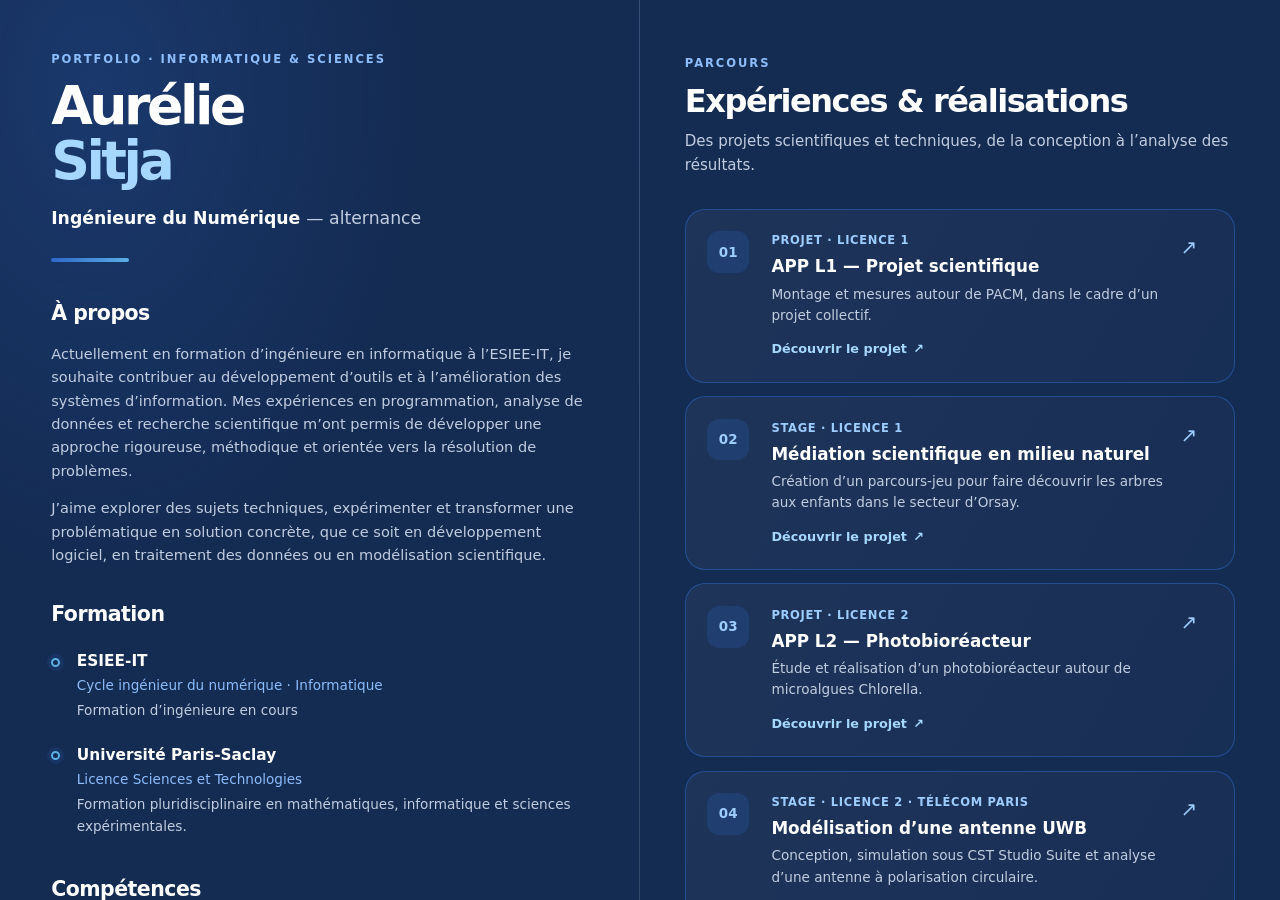
==== index.html @ bde1ffe9 "Add files via upload" ====
<!doctype html>
<html lang="fr">
<head>
  <meta charset="utf-8">
  <meta name="viewport" content="width=device-width, initial-scale=1">
  <meta name="theme-color" content="#142B52">
  <meta name="description" content="Portfolio d’Aurélie Sitja, étudiante ingénieure du numérique à ESIEE-IT. Projets, expériences scientifiques et réalisations.">
  <title>Aurélie Sitja — Ingénieure du Numérique</title>
  <link rel="stylesheet" href="style.css">
  <script src="script.js" defer></script>
</head>
<body>
  <a class="skip-link" href="#experiences">Aller aux expériences</a>
  <main class="portfolio-layout">
    <aside class="profile-panel" aria-labelledby="profile-name">
      <div class="profile-content">
        <p class="eyebrow">PORTFOLIO · INFORMATIQUE & SCIENCES</p>
        <h1 id="profile-name">Aurélie <span>Sitja</span></h1>
        <p class="role">Ingénieure du Numérique <span>— alternance</span></p>
        <div class="accent-line" aria-hidden="true"></div>

        <section class="intro-section" aria-labelledby="about-title">
          <h2 id="about-title">À propos</h2>
          <p>Actuellement en formation d’ingénieure en informatique à l’ESIEE-IT, je souhaite contribuer au développement d’outils et à l’amélioration des systèmes d’information. Mes expériences en programmation, analyse de données et recherche scientifique m’ont permis de développer une approche rigoureuse, méthodique et orientée vers la résolution de problèmes.</p>
          <p>J’aime explorer des sujets techniques, expérimenter et transformer une problématique en solution concrète, que ce soit en développement logiciel, en traitement des données ou en modélisation scientifique.</p>
        </section>

        <section class="intro-section" aria-labelledby="education-title">
          <h2 id="education-title">Formation</h2>
          <div class="education-item">
            <span class="timeline-dot" aria-hidden="true"></span>
            <div>
              <h3>ESIEE-IT</h3>
              <p class="muted">Cycle ingénieur du numérique · Informatique</p>
              <p>Formation d’ingénieure en cours</p>
            </div>
          </div>
          <div class="education-item">
            <span class="timeline-dot" aria-hidden="true"></span>
            <div>
              <h3>Université Paris-Saclay</h3>
              <p class="muted">Licence Sciences et Technologies</p>
              <p>Formation pluridisciplinaire en mathématiques, informatique et sciences expérimentales.</p>
            </div>
          </div>
        </section>

        <section class="intro-section" aria-labelledby="skills-title">
          <h2 id="skills-title">Compétences</h2>
          <div class="skill-group">
            <h3>Programmation</h3>
            <ul class="tag-list">
              <li>Python</li><li>C / C++</li><li>JavaScript</li><li>HTML / CSS</li><li>SQL</li>
            </ul>
          </div>
          <div class="skill-group">
            <h3>Outils & environnements</h3>
            <ul class="tag-list">
              <li>Git / GitHub</li><li>VS Code</li><li>Jupyter</li><li>NumPy</li><li>CST Studio Suite</li><li>Blender</li><li>Unreal Engine</li>
            </ul>
          </div>
          <p class="language-line"><strong>Anglais :</strong> B2</p>
        </section>

        <div class="profile-actions" aria-label="Liens et documents">
          <div class="action-row">
            <button class="action-bubble" type="button" data-open-cv>
              <span class="action-icon" aria-hidden="true">↗</span>
              <span>Consulter mon CV</span>
            </button>
            <a class="action-bubble" href="https://www.linkedin.com/in/aurélie-sitja" target="_blank" rel="noopener noreferrer">
              <span class="action-icon" aria-hidden="true">in</span>
              <span>LinkedIn</span>
            </a>
          </div>
          <a class="action-bubble action-bubble--wide" href="#projets">
            <span class="action-icon" aria-hidden="true">⌘</span>
            <span>Découvrir mes projets</span>
            <span aria-hidden="true">↓</span>
          </a>
        </div>
        <div class="contact-links">
          <a href="mailto:asitja@free.fr">asitja@free.fr</a>
          <span aria-hidden="true">·</span>
          <a href="https://github.com/asitja/Portfolio" target="_blank" rel="noopener noreferrer">GitHub du portfolio</a>
        </div>
      </div>
      <div class="profile-footer"><span class="footer-orb" aria-hidden="true"></span> Construire, comprendre, expérimenter.</div>
    </aside>

    <section class="work-panel" id="experiences" aria-labelledby="experience-title">
      <div class="work-inner">
        <header class="section-heading">
          <p class="eyebrow">PARCOURS</p>
          <h2 id="experience-title">Expériences & réalisations</h2>
          <p>Des projets scientifiques et techniques, de la conception à l’analyse des résultats.</p>
        </header>
        <div class="experience-list">
          <button class="experience-card" type="button" data-experience="appl1">
            <span class="experience-number">01</span>
            <span class="experience-main">
              <span class="experience-type">Projet · Licence 1</span>
              <span class="experience-title">APP L1 — Projet scientifique</span>
              <span class="experience-summary">Montage et mesures autour de PACM, dans le cadre d’un projet collectif.</span>
              <span class="card-link">Découvrir le projet <span aria-hidden="true">↗</span></span>
            </span>
            <span class="card-arrow" aria-hidden="true">↗</span>
          </button>
          <button class="experience-card" type="button" data-experience="stageL1">
            <span class="experience-number">02</span>
            <span class="experience-main">
              <span class="experience-type">Stage · Licence 1</span>
              <span class="experience-title">Médiation scientifique en milieu naturel</span>
              <span class="experience-summary">Création d’un parcours-jeu pour faire découvrir les arbres aux enfants dans le secteur d’Orsay.</span>
              <span class="card-link">Découvrir le projet <span aria-hidden="true">↗</span></span>
            </span>
            <span class="card-arrow" aria-hidden="true">↗</span>
          </button>
          <button class="experience-card" type="button" data-experience="appl2">
            <span class="experience-number">03</span>
            <span class="experience-main">
              <span class="experience-type">Projet · Licence 2</span>
              <span class="experience-title">APP L2 — Photobioréacteur</span>
              <span class="experience-summary">Étude et réalisation d’un photobioréacteur autour de microalgues Chlorella.</span>
              <span class="card-link">Découvrir le projet <span aria-hidden="true">↗</span></span>
            </span>
            <span class="card-arrow" aria-hidden="true">↗</span>
          </button>
          <button class="experience-card" type="button" data-experience="stageL2">
            <span class="experience-number">04</span>
            <span class="experience-main">
              <span class="experience-type">Stage · Licence 2 · Télécom Paris</span>
              <span class="experience-title">Modélisation d’une antenne UWB</span>
              <span class="experience-summary">Conception, simulation sous CST Studio Suite et analyse d’une antenne à polarisation circulaire.</span>
              <span class="card-link">Découvrir le projet <span aria-hidden="true">↗</span></span>
            </span>
            <span class="card-arrow" aria-hidden="true">↗</span>
          </button>
          <button class="experience-card" type="button" data-experience="stageL3">
            <span class="experience-number">05</span>
            <span class="experience-main">
              <span class="experience-type">Stage · Licence 3 · Institut de Mathématiques d’Orsay</span>
              <span class="experience-title">Étude de générateurs pseudo-aléatoires</span>
              <span class="experience-summary">Développement d’outils Python et étude de propriétés statistiques des PRNG.</span>
              <span class="card-link">Découvrir le projet <span aria-hidden="true">↗</span></span>
            </span>
            <span class="card-arrow" aria-hidden="true">↗</span>
          </button>
        </div>

        <section class="projects-section" id="projets" aria-labelledby="projects-title">
          <div class="section-heading section-heading--projects">
            <p class="eyebrow">EN DEHORS DU PARCOURS</p>
            <h2 id="projects-title">Projets personnels</h2>
            <p>Des expérimentations pour apprendre en construisant et en testant.</p>
          </div>
          <div class="project-grid">
            <article class="project-card">
              <div class="project-symbol" aria-hidden="true">▦</div>
              <h3>Blockus</h3>
              <p>Une version web du jeu Blockus, réalisée en HTML, CSS et JavaScript.</p>
              <div class="project-actions">
                <button type="button" class="small-button" data-open-game="blockus">Lancer le jeu ↗</button>
                <a class="text-link" href="projets/blockus/" target="_blank" rel="noopener noreferrer">Ouvrir séparément</a>
              </div>
            </article>
            <article class="project-card">
              <div class="project-symbol" aria-hidden="true">♠</div>
              <h3>Tour de cartes</h3>
              <p>Une expérimentation interactive autour d’un tour de cartes, développée comme projet personnel.</p>
              <div class="project-actions">
                <button type="button" class="small-button" data-open-game="tourCartes">Lancer la démonstration ↗</button>
                <a class="text-link" href="projets/tourCartes/" target="_blank" rel="noopener noreferrer">Ouvrir séparément</a>
              </div>
            </article>
          </div>
          <a class="github-link" href="https://github.com/asitja/Perso" target="_blank" rel="noopener noreferrer">Voir mes autres projets sur GitHub <span aria-hidden="true">↗</span></a>
        </section>
        <footer class="work-footer">
          <span>© <span id="current-year"></span> Aurélie Sitja</span>
          <a href="mailto:asitja@free.fr">Me contacter</a>
        </footer>
      </div>
    </section>
  </main>

  <!-- Fenêtre réutilisable pour les détails des expériences -->
  <div class="modal" id="experience-modal" aria-hidden="true" role="dialog" aria-modal="true" aria-labelledby="modal-title">
    <div class="modal-backdrop" data-close-modal></div>
    <section class="modal-dialog modal-dialog--detail" role="document">
      <button class="modal-close" type="button" aria-label="Fermer la fenêtre" data-close-modal>×</button>
      <div class="modal-scroll">
        <div class="modal-heading">
          <p class="eyebrow" id="modal-kicker">EXPÉRIENCE</p>
          <h2 id="modal-title">Détail de l’expérience</h2>
          <p id="modal-subtitle" class="modal-subtitle"></p>
        </div>
        <div id="modal-description" class="modal-description"></div>
        <div id="modal-gallery" class="gallery" aria-label="Galerie d’images"></div>
        <div class="modal-document-actions" id="modal-document-actions"></div>
      </div>
    </section>
  </div>

  <!-- Lecteur PDF commun au CV et aux rapports -->
  <div class="modal" id="pdf-modal" aria-hidden="true" role="dialog" aria-modal="true" aria-labelledby="pdf-title">
    <div class="modal-backdrop" data-close-modal></div>
    <section class="modal-dialog modal-dialog--pdf" role="document">
      <div class="viewer-toolbar">
        <h2 id="pdf-title">Document PDF</h2>
        <div class="viewer-actions">
          <a id="pdf-open-new" class="toolbar-link" href="#" target="_blank" rel="noopener noreferrer">Ouvrir dans un nouvel onglet ↗</a>
          <a id="pdf-download" class="toolbar-link" href="#" download>Télécharger ↓</a>
          <button class="modal-close modal-close--inline" type="button" aria-label="Fermer le lecteur PDF" data-close-modal>×</button>
        </div>
      </div>
      <div class="pdf-container">
        <iframe id="pdf-frame" title="Aperçu du document PDF" src="about:blank"></iframe>
        <div class="pdf-fallback" id="pdf-fallback" hidden>
          <p>L’aperçu ne peut pas être affiché dans cette fenêtre.</p>
          <a id="pdf-fallback-link" href="#" target="_blank" rel="noopener noreferrer">Ouvrir le PDF</a>
        </div>
      </div>
    </section>
  </div>

  <!-- Visionneuse d’image indépendante, avec navigation clavier -->
  <div class="modal" id="image-modal" aria-hidden="true" role="dialog" aria-modal="true" aria-label="Agrandissement de l’image">
    <div class="modal-backdrop" data-close-modal></div>
    <section class="modal-dialog modal-dialog--image" role="document">
      <button class="modal-close" type="button" aria-label="Fermer l’image agrandie" data-close-modal>×</button>
      <button class="gallery-nav gallery-nav--prev" type="button" data-image-prev aria-label="Image précédente">‹</button>
      <figure class="lightbox-figure">
        <img id="lightbox-image" alt="">
        <figcaption id="lightbox-caption"></figcaption>
      </figure>
      <button class="gallery-nav gallery-nav--next" type="button" data-image-next aria-label="Image suivante">›</button>
      <p class="lightbox-counter" id="lightbox-counter"></p>
    </section>
  </div>

  <!-- Lecteur de projet : l’iframe est isolée pour ne pas confondre ses clics avec la fermeture -->
  <div class="modal" id="game-modal" aria-hidden="true" role="dialog" aria-modal="true" aria-labelledby="game-title">
    <div class="modal-backdrop" data-close-modal></div>
    <section class="modal-dialog modal-dialog--game" role="document">
      <div class="viewer-toolbar">
        <div>
          <p class="eyebrow">PROJET PERSONNEL</p>
          <h2 id="game-title">Démonstration</h2>
        </div>
        <div class="viewer-actions">
          <button class="toolbar-link" type="button" id="game-expand">Agrandir ⤢</button>
          <a id="game-open-new" class="toolbar-link" href="#" target="_blank" rel="noopener noreferrer">Ouvrir séparément ↗</a>
          <button class="modal-close modal-close--inline" type="button" aria-label="Fermer le jeu" data-close-modal>×</button>
        </div>
      </div>
      <div class="game-frame-wrap"><iframe id="game-frame" title="Projet interactif" src="about:blank"></iframe></div>
    </section>
  </div>
</body>
</html>
---- style.css ----
/* =========================================================
   Portfolio d’Aurélie Sitja — styles globaux et responsive
   ========================================================= */

:root {
  color-scheme: dark;
  --navy: #142B52;
  --blue: #2F68CA;
  --blue-light: #5CB0E6;
  --white: #FFFFFF;
  --text-muted: #C1CDE0;
  --surface: rgba(255, 255, 255, 0.045);
  --surface-strong: rgba(255, 255, 255, 0.075);
  --border: rgba(47, 104, 202, 0.52);
  --border-soft: rgba(255, 255, 255, 0.14);
  --gradient: linear-gradient(120deg, #2E67CA 0%, #5CB0E6 100%);
  --radius: 20px;
  --shadow: 0 24px 70px rgba(0, 0, 0, 0.35);
  font-family: Inter, ui-sans-serif, system-ui, -apple-system, BlinkMacSystemFont, "Segoe UI", sans-serif;
}

* { box-sizing: border-box; }
html { scroll-behavior: smooth; scroll-padding-top: 1.5rem; }
body { margin: 0; min-width: 320px; background: var(--navy); color: var(--white); line-height: 1.6; }
body.modal-open { overflow: hidden; }
button, a { font: inherit; }
button { color: inherit; }
a { color: inherit; }
button:focus-visible, a:focus-visible { outline: 3px solid var(--blue-light); outline-offset: 4px; }
::selection { background: var(--blue); color: var(--white); }

.skip-link {
  position: fixed; z-index: 1000; top: 0.75rem; left: 0.75rem;
  padding: 0.65rem 1rem; border-radius: 0.6rem; background: var(--white); color: var(--navy);
  transform: translateY(-160%);
}
.skip-link:focus { transform: translateY(0); }

.portfolio-layout { min-height: 100vh; display: grid; grid-template-columns: minmax(340px, 1fr) minmax(0, 1fr); }
.profile-panel {
  height: 100vh; min-height: 600px; position: sticky; top: 0; overflow-y: auto;
  display: flex; flex-direction: column; justify-content: space-between;
  padding: clamp(2rem, 4vw, 4.5rem) clamp(1.5rem, 4vw, 4rem) 1.6rem;
  background:
    radial-gradient(ellipse at 15% 10%, rgba(47,104,202,.22), transparent 42%),
    var(--navy);
  border-right: 1px solid var(--border-soft);
  scrollbar-width: thin; scrollbar-color: var(--blue) transparent;
}
.profile-content { width: 100%; max-width: 680px; margin: 0 auto; }
.eyebrow { margin: 0 0 0.75rem; color: #8DBDFB; font-size: 0.72rem; font-weight: 800; letter-spacing: .17em; line-height: 1.4; }
h1, h2, h3, p { margin-top: 0; }
h1 { margin-bottom: .5rem; font-size: clamp(2.6rem, 4.2vw, 4.6rem); letter-spacing: -.065em; line-height: 1.02; }
h1 span { display: block; color: #A6D8FF; }
.role { margin: 1rem 0 1.2rem; color: var(--white); font-size: clamp(1rem, 1.35vw, 1.22rem); font-weight: 650; }
.role span { color: var(--text-muted); font-weight: 450; }
.accent-line { width: 78px; height: 4px; margin: 1.6rem 0 2.2rem; border-radius: 4px; background: var(--gradient); }
.intro-section { margin: 0 0 2rem; }
.intro-section h2, .section-heading h2 { margin-bottom: .75rem; font-size: 1.28rem; letter-spacing: -.025em; }
.intro-section p { color: var(--text-muted); font-size: .91rem; }
.education-item { display: grid; grid-template-columns: 12px 1fr; gap: .85rem; margin: 1.1rem 0; }
.timeline-dot { width: 9px; height: 9px; margin-top: .55rem; border: 2px solid var(--blue-light); border-radius: 50%; box-shadow: 0 0 0 4px rgba(47,104,202,.14); }
.education-item h3, .skill-group h3 { margin: 0 0 .12rem; font-size: .96rem; }
.education-item p { margin-bottom: .2rem; font-size: .85rem; }
.muted { color: #8DBDFB !important; }
.skill-group { margin: 1rem 0; }
.skill-group h3 { margin-bottom: .6rem; color: var(--text-muted); font-size: .82rem; font-weight: 600; }
.tag-list { display: flex; flex-wrap: wrap; gap: .45rem; margin: 0; padding: 0; list-style: none; }
.tag-list li { padding: .25rem .6rem; border: 1px solid var(--border); border-radius: 999px; background: rgba(47,104,202,.12); color: #EAF3FF; font-size: .76rem; }
.language-line { margin-bottom: 0; font-size: .87rem; }

.profile-actions { display: grid; gap: .65rem; margin-top: 2rem; }
.action-row { display: grid; grid-template-columns: 1fr 1fr; gap: .65rem; }
.action-bubble { display: flex; min-width: 0; align-items: center; justify-content: center; gap: .55rem; padding: .8rem .7rem; border: 1px solid var(--border); border-radius: 14px; background: rgba(47,104,202,.10); color: var(--white); text-decoration: none; font-size: .84rem; font-weight: 700; cursor: pointer; transition: background .2s ease, border-color .2s ease, transform .2s ease; }
.action-bubble:hover { background: rgba(47,104,202,.24); border-color: var(--blue-light); transform: translateY(-2px); }
.action-icon { display: inline-grid; width: 1.55rem; height: 1.55rem; flex: 0 0 auto; place-items: center; border-radius: 50%; background: var(--gradient); color: white; font-size: .83rem; font-weight: 800; }
.action-bubble--wide { justify-content: space-between; background: var(--gradient); border-color: transparent; }
.action-bubble--wide:hover { background: linear-gradient(120deg, #3977DF, #72C5F1); }
.contact-links { display: flex; flex-wrap: wrap; gap: .5rem; margin-top: 1.3rem; color: var(--text-muted); font-size: .78rem; }
.contact-links a { text-underline-offset: 3px; }
.profile-footer { display: flex; align-items: center; gap: .65rem; max-width: 680px; width: 100%; margin: 2rem auto 0; color: #8FA4C4; font-size: .78rem; }
.footer-orb { width: 8px; height: 8px; border-radius: 50%; background: var(--blue-light); box-shadow: 0 0 14px rgba(92,176,230,.8); }

.work-panel { min-width: 0; height: 100vh; overflow-y: auto; scrollbar-width: thin; scrollbar-color: var(--blue) transparent; }
.work-inner { max-width: 1000px; margin: 0 auto; padding: clamp(2rem, 4.3vw, 4.5rem) clamp(1.2rem, 3.5vw, 3.5rem) 1.5rem; }
.section-heading { margin-bottom: 2rem; }
.section-heading h2 { margin-bottom: .55rem; font-size: clamp(1.7rem, 2.5vw, 2.45rem); letter-spacing: -.045em; line-height: 1.15; }
.section-heading > p:last-child { max-width: 560px; margin-bottom: 0; color: var(--text-muted); font-size: .94rem; }
.experience-list { display: grid; gap: .85rem; }
.experience-card {
  display: grid; grid-template-columns: 3rem minmax(0, 1fr) 2rem; gap: 1rem; align-items: start;
  width: 100%; padding: 1.35rem; text-align: left; border: 1px solid var(--border); border-radius: var(--radius);
  background: linear-gradient(120deg, rgba(255,255,255,.045), rgba(255,255,255,.018));
  cursor: pointer; transition: transform .22s ease, border-color .22s ease, background .22s ease;
}
.experience-card:hover { transform: translateY(-3px); border-color: rgba(92,176,230,.9); background: var(--surface-strong); }
.experience-number { display: grid; width: 2.6rem; height: 2.6rem; place-items: center; border-radius: 12px; background: rgba(47,104,202,.2); color: #9DCCFF; font-size: .84rem; font-weight: 800; }
.experience-main { display: grid; min-width: 0; }
.experience-type { margin-bottom: .35rem; color: #9DCCFF; font-size: .72rem; font-weight: 750; letter-spacing: .06em; text-transform: uppercase; }
.experience-title { margin-bottom: .35rem; font-size: 1.05rem; font-weight: 750; line-height: 1.35; }
.experience-summary { color: var(--text-muted); font-size: .85rem; line-height: 1.55; }
.card-link { display: inline-flex; gap: .4rem; align-items: center; margin-top: .85rem; color: #A6D8FF; font-size: .8rem; font-weight: 700; }
.card-arrow { color: #9DCCFF; font-size: 1.25rem; transition: transform .2s ease; }
.experience-card:hover .card-arrow { transform: translate(3px, -3px); }

.projects-section { margin-top: 4rem; padding-top: 2.6rem; border-top: 1px solid var(--border-soft); }
.section-heading--projects { margin-bottom: 1.3rem; }
.section-heading--projects h2 { font-size: clamp(1.6rem, 2.2vw, 2.1rem); }
.project-grid { display: grid; grid-template-columns: repeat(2, minmax(0, 1fr)); gap: .9rem; }
.project-card { padding: 1.25rem; border: 1px solid var(--border); border-radius: var(--radius); background: var(--surface); }
.project-symbol { display: grid; width: 2.5rem; height: 2.5rem; place-items: center; margin-bottom: 1rem; border-radius: 12px; background: var(--gradient); font-size: 1.25rem; }
.project-card h3 { margin-bottom: .45rem; font-size: 1.08rem; }
.project-card p { min-height: 4.4em; margin-bottom: 1rem; color: var(--text-muted); font-size: .84rem; }
.project-actions { display: flex; flex-wrap: wrap; gap: .75rem; align-items: center; }
.small-button { padding: .58rem .8rem; border: 0; border-radius: 9px; background: var(--gradient); color: white; font-size: .78rem; font-weight: 750; cursor: pointer; }
.small-button:hover { filter: brightness(1.1); }
.text-link, .github-link { color: #A6D8FF; font-size: .78rem; text-underline-offset: 3px; }
.github-link { display: flex; justify-content: space-between; gap: 1rem; margin-top: 1rem; padding: 1rem 1.1rem; border: 1px solid var(--border); border-radius: 13px; text-decoration: none; font-weight: 700; }
.github-link:hover { background: var(--surface-strong); }
.work-footer { display: flex; justify-content: space-between; gap: 1rem; margin-top: 3rem; padding-top: 1rem; border-top: 1px solid var(--border-soft); color: #8FA4C4; font-size: .76rem; }
.work-footer a { text-underline-offset: 3px; }

/* =========================================================
   Modales : expérience, PDF, image agrandie et jeu interactif
   ========================================================= */
.modal { position: fixed; z-index: 100; inset: 0; display: none; align-items: center; justify-content: center; padding: clamp(.5rem, 2.5vw, 2rem); }
.modal.is-open { display: flex; }
.modal-backdrop { position: absolute; inset: 0; background: rgba(3, 10, 24, .82); backdrop-filter: blur(7px); }
.modal-dialog { position: relative; z-index: 1; width: min(100%, 1000px); max-height: 94vh; overflow: hidden; border: 1px solid rgba(92,176,230,.55); border-radius: 20px; background: #102344; box-shadow: var(--shadow); animation: modal-in .18s ease-out; }
@keyframes modal-in { from { opacity: 0; transform: translateY(10px) scale(.99); } to { opacity: 1; transform: translateY(0) scale(1); } }
.modal-close { position: absolute; z-index: 5; top: .8rem; right: .8rem; display: grid; width: 2.55rem; height: 2.55rem; place-items: center; border: 1px solid rgba(255,255,255,.2); border-radius: 50%; background: rgba(8,20,41,.85); color: white; font-size: 1.7rem; line-height: 1; cursor: pointer; }
.modal-close:hover { background: var(--blue); }
.modal-scroll { max-height: 94vh; overflow-y: auto; padding: clamp(1.4rem, 4vw, 3rem); scrollbar-width: thin; scrollbar-color: var(--blue) transparent; }
.modal-heading { padding-right: 3rem; margin-bottom: 1.5rem; }
.modal-heading h2 { margin-bottom: .4rem; font-size: clamp(1.55rem, 3vw, 2.4rem); letter-spacing: -.04em; line-height: 1.18; }
.modal-subtitle { margin-bottom: 0; color: #9DCCFF; font-size: .9rem; }
.modal-description { color: #D7E2F2; }
.modal-description p { margin-bottom: .9rem; }
.modal-description ul { padding-left: 1.3rem; }
.modal-description li { margin: .35rem 0; }
.gallery { display: grid; grid-template-columns: repeat(3, minmax(0, 1fr)); gap: .8rem; margin: 1.6rem 0; }
.gallery-item { display: flex; flex-direction: column; min-width: 0; padding: 0; overflow: hidden; border: 1px solid var(--border); border-radius: 13px; background: rgba(255,255,255,.035); text-align: left; cursor: zoom-in; }
.gallery-item img { display: block; width: 100%; height: 180px; object-fit: contain; background: rgba(0,0,0,.18); }
.gallery-item figcaption { padding: .65rem .75rem; color: var(--text-muted); font-size: .78rem; line-height: 1.4; }
.gallery-item:hover { border-color: var(--blue-light); }
.gallery-item img[hidden] { display: none; }
.image-missing { display: grid; min-height: 130px; place-items: center; padding: 1rem; color: #B6C7E0; font-size: .8rem; text-align: center; }
.modal-document-actions { display: flex; flex-wrap: wrap; gap: .7rem; padding-top: 1.2rem; border-top: 1px solid var(--border-soft); }
.document-button, .toolbar-link { display: inline-flex; align-items: center; justify-content: center; gap: .4rem; padding: .65rem .85rem; border: 1px solid var(--border); border-radius: 10px; background: rgba(47,104,202,.14); color: white; font-size: .8rem; font-weight: 700; text-decoration: none; cursor: pointer; }
.document-button:hover, .toolbar-link:hover { background: rgba(47,104,202,.32); }

.modal-dialog--pdf, .modal-dialog--game { display: flex; flex-direction: column; width: min(96vw, 1250px); height: 90vh; max-height: 96vh; }
.viewer-toolbar { display: flex; flex: 0 0 auto; align-items: center; justify-content: space-between; gap: 1rem; padding: .9rem 1.1rem; border-bottom: 1px solid var(--border); background: #102344; }
.viewer-toolbar h2 { margin: 0; font-size: 1.05rem; }
.viewer-toolbar .eyebrow { margin-bottom: .15rem; }
.viewer-actions { display: flex; flex-wrap: wrap; align-items: center; gap: .5rem; padding-right: 2.7rem; }
.toolbar-link { padding: .5rem .7rem; font-size: .75rem; white-space: nowrap; }
.modal-close--inline { top: .8rem; right: .8rem; }
.pdf-container, .game-frame-wrap { position: relative; flex: 1 1 auto; min-height: 0; background: #071426; }
.pdf-container iframe, .game-frame-wrap iframe { display: block; width: 100%; height: 100%; border: 0; background: white; }
.pdf-fallback { position: absolute; inset: 0; display: grid; place-content: center; gap: .5rem; padding: 2rem; background: #102344; text-align: center; }
.pdf-fallback[hidden] { display: none; }
.pdf-fallback a { color: #A6D8FF; }
.modal-dialog--game { width: min(80vw, 1100px); height: 50vh; transition: width .2s ease, height .2s ease; }
.modal-dialog--game.is-expanded { width: 96vw; height: 94vh; }
.modal-dialog--game .viewer-toolbar { min-height: 74px; }
.modal-dialog--game .viewer-actions { padding-right: 2.7rem; }
.modal-dialog--game .game-frame-wrap iframe { background: white; }

.modal-dialog--image { display: flex; align-items: center; justify-content: center; width: min(96vw, 1400px); height: 92vh; padding: 3rem 4.5rem 2.5rem; background: rgba(7,20,38,.98); }
.lightbox-figure { display: flex; flex-direction: column; align-items: center; justify-content: center; width: 100%; height: 100%; margin: 0; }
.lightbox-figure img { display: block; max-width: 100%; max-height: calc(92vh - 7rem); object-fit: contain; }
.lightbox-figure figcaption { margin-top: .8rem; color: var(--text-muted); text-align: center; font-size: .88rem; }
.gallery-nav { position: absolute; z-index: 3; top: 50%; display: grid; width: 2.7rem; height: 2.7rem; place-items: center; border: 1px solid var(--border); border-radius: 50%; background: rgba(47,104,202,.55); font-size: 2rem; cursor: pointer; transform: translateY(-50%); }
.gallery-nav:hover { background: var(--blue); }
.gallery-nav--prev { left: 1rem; }
.gallery-nav--next { right: 1rem; }
.lightbox-counter { position: absolute; bottom: .6rem; left: 0; right: 0; margin: 0; color: #8FA4C4; text-align: center; font-size: .78rem; }

/* =========================================================
   Adaptation : petits écrans, portrait et préférence de mouvement
   ========================================================= */
@media (max-width: 900px), (orientation: portrait) and (max-width: 1200px) {
  .portfolio-layout { display: block; }
  .profile-panel { position: relative; top: auto; height: auto; min-height: 0; overflow: visible; padding: 2.5rem clamp(1.2rem, 6vw, 3.5rem) 2rem; border-right: 0; border-bottom: 1px solid var(--border-soft); }
  .profile-content { max-width: 760px; }
  .profile-footer { max-width: 760px; }
  .work-panel { height: auto; overflow: visible; }
  .work-inner { max-width: 820px; padding: 2.5rem clamp(1.2rem, 6vw, 3.5rem) 1.5rem; }
  h1 { font-size: clamp(2.7rem, 8vw, 4.5rem); }
  .intro-section { margin-bottom: 1.6rem; }
}
@media (max-width: 620px) {
  .experience-card { grid-template-columns: 2.4rem minmax(0, 1fr); gap: .8rem; padding: 1rem; }
  .experience-number { width: 2.25rem; height: 2.25rem; }
  .card-arrow { display: none; }
  .project-grid { grid-template-columns: 1fr; }
  .project-card p { min-height: 0; }
  .gallery { grid-template-columns: repeat(2, minmax(0, 1fr)); gap: .55rem; }
  .gallery-item img { height: 135px; }
  .modal { padding: .35rem; }
  .modal-dialog { max-height: 98vh; border-radius: 15px; }
  .modal-scroll { max-height: 98vh; padding: 1.2rem; }
  .viewer-toolbar { align-items: flex-start; padding: .85rem; }
  .viewer-toolbar h2 { max-width: 170px; font-size: .9rem; }
  .viewer-actions { flex-direction: column; align-items: stretch; gap: .35rem; padding-right: 2.5rem; }
  .toolbar-link { white-space: normal; font-size: .68rem; }
  .modal-dialog--pdf, .modal-dialog--game { width: 100%; height: 94vh; }
  .modal-dialog--game { width: 96vw; height: 52vh; }
  .modal-dialog--game.is-expanded { width: 98vw; height: 96vh; }
  .modal-dialog--image { width: 100%; height: 96vh; padding: 3.2rem 2.6rem 2rem; }
  .lightbox-figure img { max-height: calc(96vh - 7rem); }
  .gallery-nav { width: 2.2rem; height: 2.2rem; font-size: 1.6rem; }
  .gallery-nav--prev { left: .25rem; }
  .gallery-nav--next { right: .25rem; }
  .work-footer { font-size: .7rem; }
}
@media (prefers-reduced-motion: reduce) {
  *, *::before, *::after { scroll-behavior: auto !important; animation-duration: .01ms !important; animation-iteration-count: 1 !important; transition-duration: .01ms !important; }
}
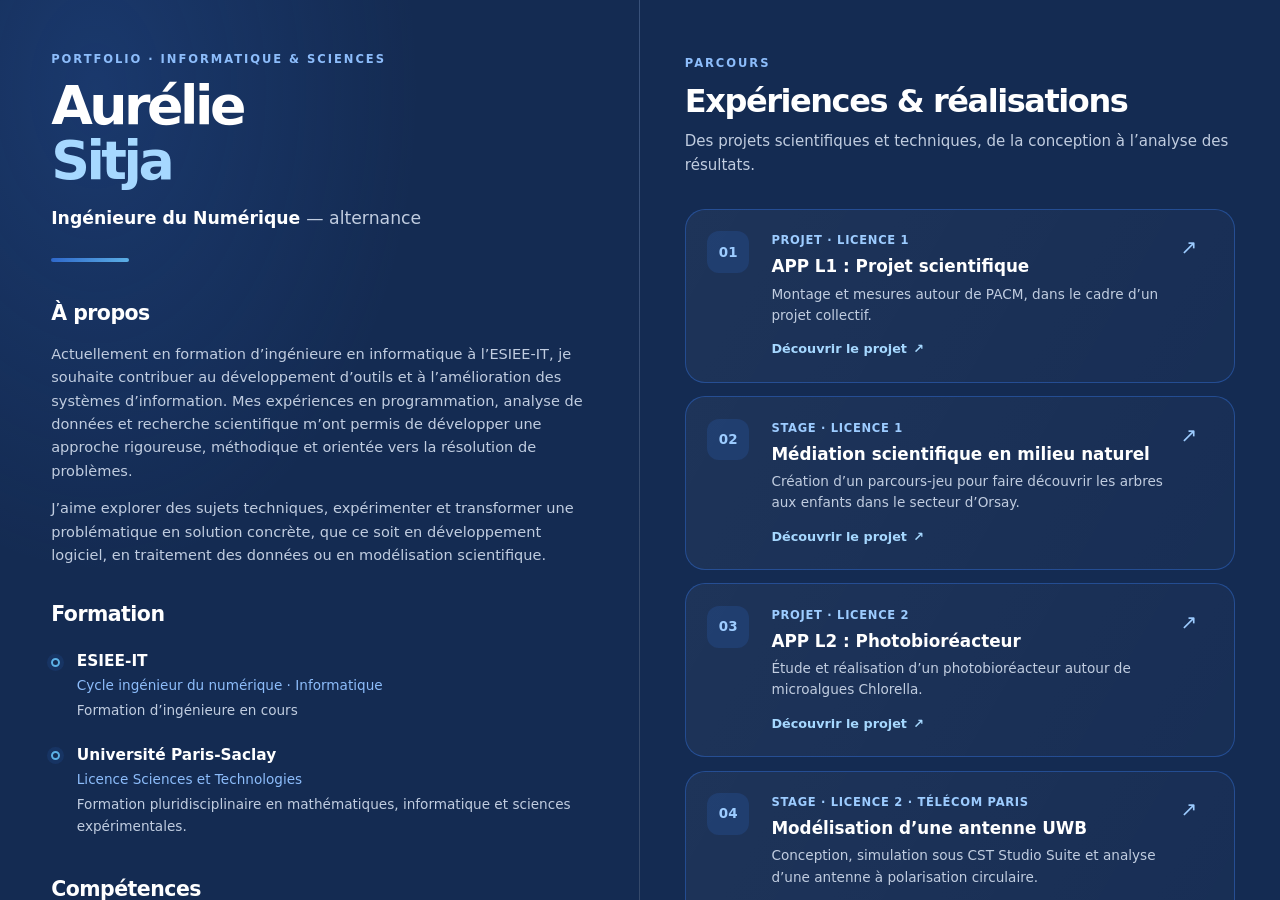
==== commit cfbfb87d: "Add files via upload" ====
--- a/index.html
+++ b/index.html
@@ -50,7 +50,7 @@
           <div class="skill-group">
             <h3>Programmation</h3>
             <ul class="tag-list">
-              <li>Python</li><li>C / C++</li><li>JavaScript</li><li>HTML / CSS</li><li>SQL</li>
+              <li>Python</li><li>Java</li><li>C / C++</li><li>JavaScript</li><li>HTML / CSS</li><li>SQL</li>
             </ul>
           </div>
           <div class="skill-group">
@@ -60,6 +60,16 @@
             </ul>
           </div>
           <p class="language-line"><strong>Anglais :</strong> B2</p>
+        </section>
+
+        <section class="intro-section recommendation-section" aria-labelledby="recommendation-title">
+          <h2 id="recommendation-title">Recommandation</h2>
+          <p>Retrouvez une lettre de recommandation liée à mon parcours.</p>
+          <button class="action-bubble recommendation-bubble" type="button" data-open-recommendation>
+            <span class="action-icon" aria-hidden="true">★</span>
+            <span>Consulter ma lettre de recommandation</span>
+            <span aria-hidden="true">↗</span>
+          </button>
         </section>
 
         <div class="profile-actions" aria-label="Liens et documents">
@@ -100,7 +110,7 @@
             <span class="experience-number">01</span>
             <span class="experience-main">
               <span class="experience-type">Projet · Licence 1</span>
-              <span class="experience-title">APP L1 — Projet scientifique</span>
+              <span class="experience-title">APP L1 : Projet scientifique</span>
               <span class="experience-summary">Montage et mesures autour de PACM, dans le cadre d’un projet collectif.</span>
               <span class="card-link">Découvrir le projet <span aria-hidden="true">↗</span></span>
             </span>
@@ -120,7 +130,7 @@
             <span class="experience-number">03</span>
             <span class="experience-main">
               <span class="experience-type">Projet · Licence 2</span>
-              <span class="experience-title">APP L2 — Photobioréacteur</span>
+              <span class="experience-title">APP L2 : Photobioréacteur</span>
               <span class="experience-summary">Étude et réalisation d’un photobioréacteur autour de microalgues Chlorella.</span>
               <span class="card-link">Découvrir le projet <span aria-hidden="true">↗</span></span>
             </span>
@@ -157,11 +167,11 @@
           <div class="project-grid">
             <article class="project-card">
               <div class="project-symbol" aria-hidden="true">▦</div>
-              <h3>Blockus</h3>
-              <p>Une version web du jeu Blockus, réalisée en HTML, CSS et JavaScript.</p>
+              <h3>blokus</h3>
+              <p>Une version web du jeu blokus, réalisée en HTML, CSS et JavaScript.</p>
               <div class="project-actions">
-                <button type="button" class="small-button" data-open-game="blockus">Lancer le jeu ↗</button>
-                <a class="text-link" href="projets/blockus/" target="_blank" rel="noopener noreferrer">Ouvrir séparément</a>
+                <button type="button" class="small-button" data-open-game="blokus">Lancer le jeu ↗</button>
+                <a class="text-link" href="projets/blokus/" target="_blank" rel="noopener noreferrer">Ouvrir séparément</a>
               </div>
             </article>
             <article class="project-card">
--- a/style.css
+++ b/style.css
@@ -218,3 +218,10 @@
 @media (prefers-reduced-motion: reduce) {
   *, *::before, *::after { scroll-behavior: auto !important; animation-duration: .01ms !important; animation-iteration-count: 1 !important; transition-duration: .01ms !important; }
 }
+
+
+/* Lettre de recommandation dans le panneau de présentation */
+.recommendation-section { margin-top: -.2rem; }
+.recommendation-section > p { margin-bottom: .8rem; }
+.recommendation-bubble { width: 100%; justify-content: flex-start; text-align: left; }
+.recommendation-bubble span:nth-child(2) { flex: 1; }
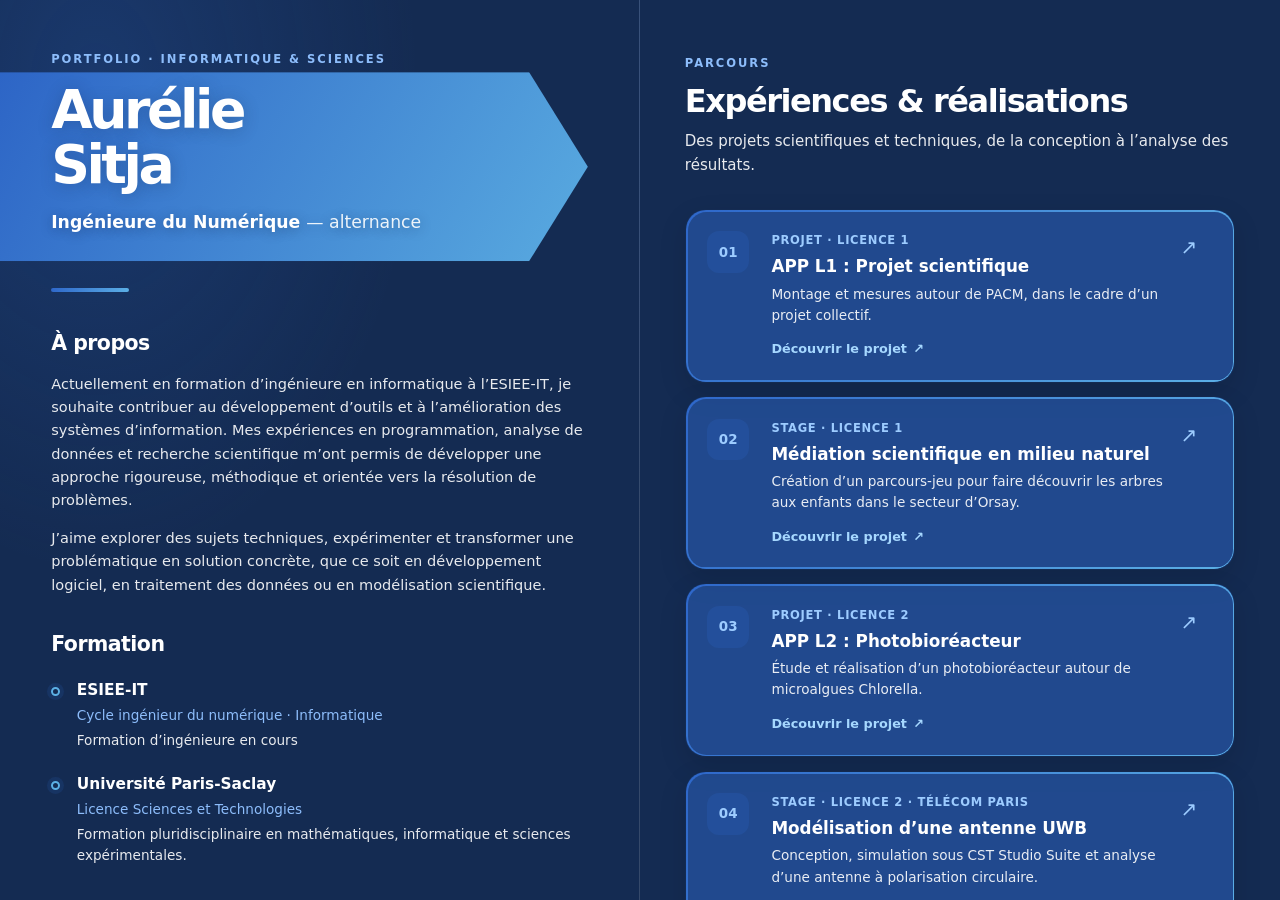
==== commit 6d303da7: "Add files via upload" ====
--- a/index.html
+++ b/index.html
@@ -15,8 +15,10 @@
     <aside class="profile-panel" aria-labelledby="profile-name">
       <div class="profile-content">
         <p class="eyebrow">PORTFOLIO · INFORMATIQUE & SCIENCES</p>
-        <h1 id="profile-name">Aurélie <span>Sitja</span></h1>
-        <p class="role">Ingénieure du Numérique <span>— alternance</span></p>
+        <div class="profile-heading">
+          <h1 id="profile-name">Aurélie <span>Sitja</span></h1>
+          <p class="role">Ingénieure du Numérique <span>— alternance</span></p>
+        </div>
         <div class="accent-line" aria-hidden="true"></div>
 
         <section class="intro-section" aria-labelledby="about-title">
@@ -65,28 +67,24 @@
         <section class="intro-section recommendation-section" aria-labelledby="recommendation-title">
           <h2 id="recommendation-title">Recommandation</h2>
           <p>Retrouvez une lettre de recommandation liée à mon parcours.</p>
-          <button class="action-bubble recommendation-bubble" type="button" data-open-recommendation>
-            <span class="action-icon" aria-hidden="true">★</span>
+          <button class="action-bubble action-bubble--wide action-bubble--gradient recommendation-bubble" type="button" data-open-recommendation>
             <span>Consulter ma lettre de recommandation</span>
-            <span aria-hidden="true">↗</span>
           </button>
         </section>
 
         <div class="profile-actions" aria-label="Liens et documents">
           <div class="action-row">
-            <button class="action-bubble" type="button" data-open-cv>
-              <span class="action-icon" aria-hidden="true">↗</span>
+            <button class="action-bubble action-bubble--outlined" type="button" data-open-cv>
+              <span class="action-icon action-icon--plain" aria-hidden="true">↗</span>
               <span>Consulter mon CV</span>
             </button>
-            <a class="action-bubble" href="https://www.linkedin.com/in/aurélie-sitja" target="_blank" rel="noopener noreferrer">
-              <span class="action-icon" aria-hidden="true">in</span>
+            <a class="action-bubble action-bubble--outlined" href="https://www.linkedin.com/in/aurélie-sitja" target="_blank" rel="noopener noreferrer">
+              <img class="action-icon action-icon--image" src="documents/autres/logoLinkedIn.png" alt="" aria-hidden="true">
               <span>LinkedIn</span>
             </a>
           </div>
-          <a class="action-bubble action-bubble--wide" href="#projets">
-            <span class="action-icon" aria-hidden="true">⌘</span>
+          <a class="action-bubble action-bubble--wide action-bubble--gradient action-bubble--centered" href="#projets">
             <span>Découvrir mes projets</span>
-            <span aria-hidden="true">↓</span>
           </a>
         </div>
         <div class="contact-links">
--- a/style.css
+++ b/style.css
@@ -8,7 +8,7 @@
   --blue: #2F68CA;
   --blue-light: #5CB0E6;
   --white: #FFFFFF;
-  --text-muted: #C1CDE0;
+  --text-muted: rgba(255, 255, 255, 0.90);
   --surface: rgba(255, 255, 255, 0.045);
   --surface-strong: rgba(255, 255, 255, 0.075);
   --border: rgba(47, 104, 202, 0.52);
@@ -46,13 +46,38 @@
     var(--navy);
   border-right: 1px solid var(--border-soft);
   scrollbar-width: thin; scrollbar-color: var(--blue) transparent;
-}
-.profile-content { width: 100%; max-width: 680px; margin: 0 auto; }
+  isolation: isolate;
+}
+/* Banderole centrée sur le bloc complet « Aurélie Sitja / Ingénieure… ».
+   Elle déborde à gauche du panneau : seule sa moitié droite est visible. */
+.profile-heading {
+  position: relative;
+  isolation: isolate;
+  width: 100%;
+  padding: .75rem 0 .4rem;
+  margin: -.5rem 0 .3rem;
+  text-align: left;
+}
+.profile-heading::before {
+  content: "";
+  position: absolute;
+  z-index: -1;
+  top: 50%;
+  left: calc(-1 * clamp(1.5rem, 4vw, 4rem));
+  width: calc(100% + clamp(1.5rem, 4vw, 4rem));
+  height: calc(100% - .1rem);
+  transform: translateY(-50%);
+  background: var(--gradient);
+  opacity: .96;
+  clip-path: polygon(0 0, 90% 0, 100% 50%, 90% 100%, 0 100%);
+  pointer-events: none;
+}
+.profile-content { position: relative; z-index: 1; width: 100%; max-width: 680px; margin: 0 auto; }
 .eyebrow { margin: 0 0 0.75rem; color: #8DBDFB; font-size: 0.72rem; font-weight: 800; letter-spacing: .17em; line-height: 1.4; }
 h1, h2, h3, p { margin-top: 0; }
-h1 { margin-bottom: .5rem; font-size: clamp(2.6rem, 4.2vw, 4.6rem); letter-spacing: -.065em; line-height: 1.02; }
-h1 span { display: block; color: #A6D8FF; }
-.role { margin: 1rem 0 1.2rem; color: var(--white); font-size: clamp(1rem, 1.35vw, 1.22rem); font-weight: 650; }
+h1 { margin-bottom: .5rem; font-size: clamp(2.6rem, 4.2vw, 4.6rem); letter-spacing: -.065em; line-height: 1.02; text-shadow: 0 2px 16px rgba(20,43,82,.28); }
+h1 span { display: block; color: #FFFFFF; }
+.role { margin: 1rem 0 1.2rem; color: var(--white); font-size: clamp(1rem, 1.35vw, 1.22rem); font-weight: 750; text-shadow: 0 2px 12px rgba(20,43,82,.4); }
 .role span { color: var(--text-muted); font-weight: 450; }
 .accent-line { width: 78px; height: 4px; margin: 1.6rem 0 2.2rem; border-radius: 4px; background: var(--gradient); }
 .intro-section { margin: 0 0 2rem; }
@@ -71,14 +96,45 @@
 
 .profile-actions { display: grid; gap: .65rem; margin-top: 2rem; }
 .action-row { display: grid; grid-template-columns: 1fr 1fr; gap: .65rem; }
-.action-bubble { display: flex; min-width: 0; align-items: center; justify-content: center; gap: .55rem; padding: .8rem .7rem; border: 1px solid var(--border); border-radius: 14px; background: rgba(47,104,202,.10); color: var(--white); text-decoration: none; font-size: .84rem; font-weight: 700; cursor: pointer; transition: background .2s ease, border-color .2s ease, transform .2s ease; }
-.action-bubble:hover { background: rgba(47,104,202,.24); border-color: var(--blue-light); transform: translateY(-2px); }
+.action-bubble {
+  position: relative; display: flex; min-width: 0; align-items: center; justify-content: center; gap: .55rem;
+  padding: .8rem .7rem; border: 0; border-radius: 999px; background: var(--gradient);
+  color: var(--white); text-decoration: none; font-size: .84rem; font-weight: 750; cursor: pointer;
+  box-shadow: 0 8px 24px rgba(0,0,0,.12), inset 0 1px 0 rgba(255,255,255,.12);
+  transition: filter .2s ease, transform .2s ease, box-shadow .2s ease;
+}
+.action-bubble:hover { transform: translateY(-2px); box-shadow: 0 12px 28px rgba(0,0,0,.18); }
+.action-bubble--outlined {
+  isolation: isolate;
+  border: 4px solid transparent;
+  background: rgb(47 104 202 / 50%) padding-box;
+}
+.action-bubble--outlined::before {
+  box-sizing: border-box;
+  position: absolute;
+  z-index: -1;
+  inset: -4px;
+  padding: 4px;
+  border-radius: inherit;
+  background: var(--gradient);
+  mask: linear-gradient(#fff 0 0) content-box, linear-gradient(#fff 0 0);
+  mask-composite: exclude;
+  -webkit-mask: linear-gradient(#fff 0 0) content-box, linear-gradient(#fff 0 0);
+  -webkit-mask-composite: xor;
+  content: "";
+  pointer-events: none;
+}
 .action-icon { display: inline-grid; width: 1.55rem; height: 1.55rem; flex: 0 0 auto; place-items: center; border-radius: 50%; background: var(--gradient); color: white; font-size: .83rem; font-weight: 800; }
-.action-bubble--wide { justify-content: space-between; background: var(--gradient); border-color: transparent; }
-.action-bubble--wide:hover { background: linear-gradient(120deg, #3977DF, #72C5F1); }
+.action-icon--plain { border-radius: 0; background: transparent; font-size: 1rem; }
+.action-icon--image { border-radius: 0; object-fit: contain; padding: 0; background: transparent; }
+.action-bubble--wide { justify-content: space-between; }
+.action-bubble--gradient { border: 0; background: var(--gradient); }
+.action-bubble--gradient:hover { filter: brightness(1.08); }
+.action-bubble--centered { justify-content: center; }
+.action-bubble--wide .action-icon { display: none; }
 .contact-links { display: flex; flex-wrap: wrap; gap: .5rem; margin-top: 1.3rem; color: var(--text-muted); font-size: .78rem; }
 .contact-links a { text-underline-offset: 3px; }
-.profile-footer { display: flex; align-items: center; gap: .65rem; max-width: 680px; width: 100%; margin: 2rem auto 0; color: #8FA4C4; font-size: .78rem; }
+.profile-footer { display: flex; align-items: center; gap: .65rem; max-width: 680px; width: 100%; margin: 2rem auto 0; color: var(--text-muted); font-size: .78rem; }
 .footer-orb { width: 8px; height: 8px; border-radius: 50%; background: var(--blue-light); box-shadow: 0 0 14px rgba(92,176,230,.8); }
 
 .work-panel { min-width: 0; height: 100vh; overflow-y: auto; scrollbar-width: thin; scrollbar-color: var(--blue) transparent; }
@@ -88,12 +144,33 @@
 .section-heading > p:last-child { max-width: 560px; margin-bottom: 0; color: var(--text-muted); font-size: .94rem; }
 .experience-list { display: grid; gap: .85rem; }
 .experience-card {
+  position: relative; isolation: isolate;
   display: grid; grid-template-columns: 3rem minmax(0, 1fr) 2rem; gap: 1rem; align-items: start;
-  width: 100%; padding: 1.35rem; text-align: left; border: 1px solid var(--border); border-radius: var(--radius);
-  background: linear-gradient(120deg, rgba(255,255,255,.045), rgba(255,255,255,.018));
-  cursor: pointer; transition: transform .22s ease, border-color .22s ease, background .22s ease;
-}
-.experience-card:hover { transform: translateY(-3px); border-color: rgba(92,176,230,.9); background: var(--surface-strong); }
+  width: 100%; padding: 1.35rem; text-align: left; border: 1.5px solid transparent; border-radius: var(--radius);
+  background: rgb(47 104 202 / 50%) padding-box;
+  box-shadow: 0 10px 28px rgba(0,0,0,.12);
+  cursor: pointer; transition: transform .22s ease, box-shadow .22s ease;
+}
+.experience-card::before,
+.project-card::before,
+.github-link::before {
+  box-sizing: border-box;
+  position: absolute;
+  z-index: -1;
+  inset: 0;
+  padding: 1.5px;
+  border-radius: inherit;
+  background: var(--gradient);
+  mask: linear-gradient(#fff 0 0) content-box, linear-gradient(#fff 0 0);
+  mask-composite: exclude;
+  -webkit-mask: linear-gradient(#fff 0 0) content-box, linear-gradient(#fff 0 0);
+  -webkit-mask-composite: xor;
+  content: "";
+  pointer-events: none;
+}
+.project-card::before,
+.github-link::before { padding: 1px; }
+.experience-card:hover { transform: translateY(-3px); box-shadow: 0 16px 34px rgba(0,0,0,.2); }
 .experience-number { display: grid; width: 2.6rem; height: 2.6rem; place-items: center; border-radius: 12px; background: rgba(47,104,202,.2); color: #9DCCFF; font-size: .84rem; font-weight: 800; }
 .experience-main { display: grid; min-width: 0; }
 .experience-type { margin-bottom: .35rem; color: #9DCCFF; font-size: .72rem; font-weight: 750; letter-spacing: .06em; text-transform: uppercase; }
@@ -107,7 +184,14 @@
 .section-heading--projects { margin-bottom: 1.3rem; }
 .section-heading--projects h2 { font-size: clamp(1.6rem, 2.2vw, 2.1rem); }
 .project-grid { display: grid; grid-template-columns: repeat(2, minmax(0, 1fr)); gap: .9rem; }
-.project-card { padding: 1.25rem; border: 1px solid var(--border); border-radius: var(--radius); background: var(--surface); }
+.project-card {
+  position: relative;
+  isolation: isolate;
+  padding: 1.25rem;
+  border: 1px solid transparent;
+  border-radius: var(--radius);
+  background: rgb(47 104 202 / 50%) padding-box;
+}
 .project-symbol { display: grid; width: 2.5rem; height: 2.5rem; place-items: center; margin-bottom: 1rem; border-radius: 12px; background: var(--gradient); font-size: 1.25rem; }
 .project-card h3 { margin-bottom: .45rem; font-size: 1.08rem; }
 .project-card p { min-height: 4.4em; margin-bottom: 1rem; color: var(--text-muted); font-size: .84rem; }
@@ -115,9 +199,21 @@
 .small-button { padding: .58rem .8rem; border: 0; border-radius: 9px; background: var(--gradient); color: white; font-size: .78rem; font-weight: 750; cursor: pointer; }
 .small-button:hover { filter: brightness(1.1); }
 .text-link, .github-link { color: #A6D8FF; font-size: .78rem; text-underline-offset: 3px; }
-.github-link { display: flex; justify-content: space-between; gap: 1rem; margin-top: 1rem; padding: 1rem 1.1rem; border: 1px solid var(--border); border-radius: 13px; text-decoration: none; font-weight: 700; }
-.github-link:hover { background: var(--surface-strong); }
-.work-footer { display: flex; justify-content: space-between; gap: 1rem; margin-top: 3rem; padding-top: 1rem; border-top: 1px solid var(--border-soft); color: #8FA4C4; font-size: .76rem; }
+.github-link {
+  position: relative;
+  isolation: isolate;
+  display: flex;
+  justify-content: space-between;
+  gap: 1rem;
+  margin-top: 1rem;
+  padding: 1rem 1.1rem;
+  border: 1px solid transparent;
+  border-radius: 13px;
+  background: rgb(47 104 202 / 50%) padding-box;
+  text-decoration: none;
+  font-weight: 700;
+}
+.work-footer { display: flex; justify-content: space-between; gap: 1rem; margin-top: 3rem; padding-top: 1rem; border-top: 1px solid var(--border-soft); color: var(--text-muted); font-size: .76rem; }
 .work-footer a { text-underline-offset: 3px; }
 
 /* =========================================================
@@ -134,17 +230,17 @@
 .modal-heading { padding-right: 3rem; margin-bottom: 1.5rem; }
 .modal-heading h2 { margin-bottom: .4rem; font-size: clamp(1.55rem, 3vw, 2.4rem); letter-spacing: -.04em; line-height: 1.18; }
 .modal-subtitle { margin-bottom: 0; color: #9DCCFF; font-size: .9rem; }
-.modal-description { color: #D7E2F2; }
+.modal-description { color: var(--text-muted); }
 .modal-description p { margin-bottom: .9rem; }
 .modal-description ul { padding-left: 1.3rem; }
 .modal-description li { margin: .35rem 0; }
 .gallery { display: grid; grid-template-columns: repeat(3, minmax(0, 1fr)); gap: .8rem; margin: 1.6rem 0; }
-.gallery-item { display: flex; flex-direction: column; min-width: 0; padding: 0; overflow: hidden; border: 1px solid var(--border); border-radius: 13px; background: rgba(255,255,255,.035); text-align: left; cursor: zoom-in; }
+.gallery-item { display: flex; flex-direction: column; min-width: 0; padding: 0; overflow: hidden; border: 1px solid var(--border); border-radius: 13px; background: rgba(47,104,202,.12); text-align: center; cursor: zoom-in; }
 .gallery-item img { display: block; width: 100%; height: 180px; object-fit: contain; background: rgba(0,0,0,.18); }
-.gallery-item figcaption { padding: .65rem .75rem; color: var(--text-muted); font-size: .78rem; line-height: 1.4; }
+.gallery-item figcaption { padding: .65rem .75rem; color: var(--text-muted); font-size: .78rem; line-height: 1.4; text-align: center; }
 .gallery-item:hover { border-color: var(--blue-light); }
 .gallery-item img[hidden] { display: none; }
-.image-missing { display: grid; min-height: 130px; place-items: center; padding: 1rem; color: #B6C7E0; font-size: .8rem; text-align: center; }
+.image-missing { display: grid; min-height: 130px; place-items: center; padding: 1rem; color: var(--text-muted); font-size: .8rem; text-align: center; }
 .modal-document-actions { display: flex; flex-wrap: wrap; gap: .7rem; padding-top: 1.2rem; border-top: 1px solid var(--border-soft); }
 .document-button, .toolbar-link { display: inline-flex; align-items: center; justify-content: center; gap: .4rem; padding: .65rem .85rem; border: 1px solid var(--border); border-radius: 10px; background: rgba(47,104,202,.14); color: white; font-size: .8rem; font-weight: 700; text-decoration: none; cursor: pointer; }
 .document-button:hover, .toolbar-link:hover { background: rgba(47,104,202,.32); }
@@ -223,5 +319,8 @@
 /* Lettre de recommandation dans le panneau de présentation */
 .recommendation-section { margin-top: -.2rem; }
 .recommendation-section > p { margin-bottom: .8rem; }
-.recommendation-bubble { width: 100%; justify-content: flex-start; text-align: left; }
-.recommendation-bubble span:nth-child(2) { flex: 1; }
+.recommendation-bubble { width: 100%; }
+.recommendation-bubble span:first-child { flex: 1; text-align: center; }
+
+
+/* Ajustements visuels demandés : contours dégradés et fonds bleus translucides. */
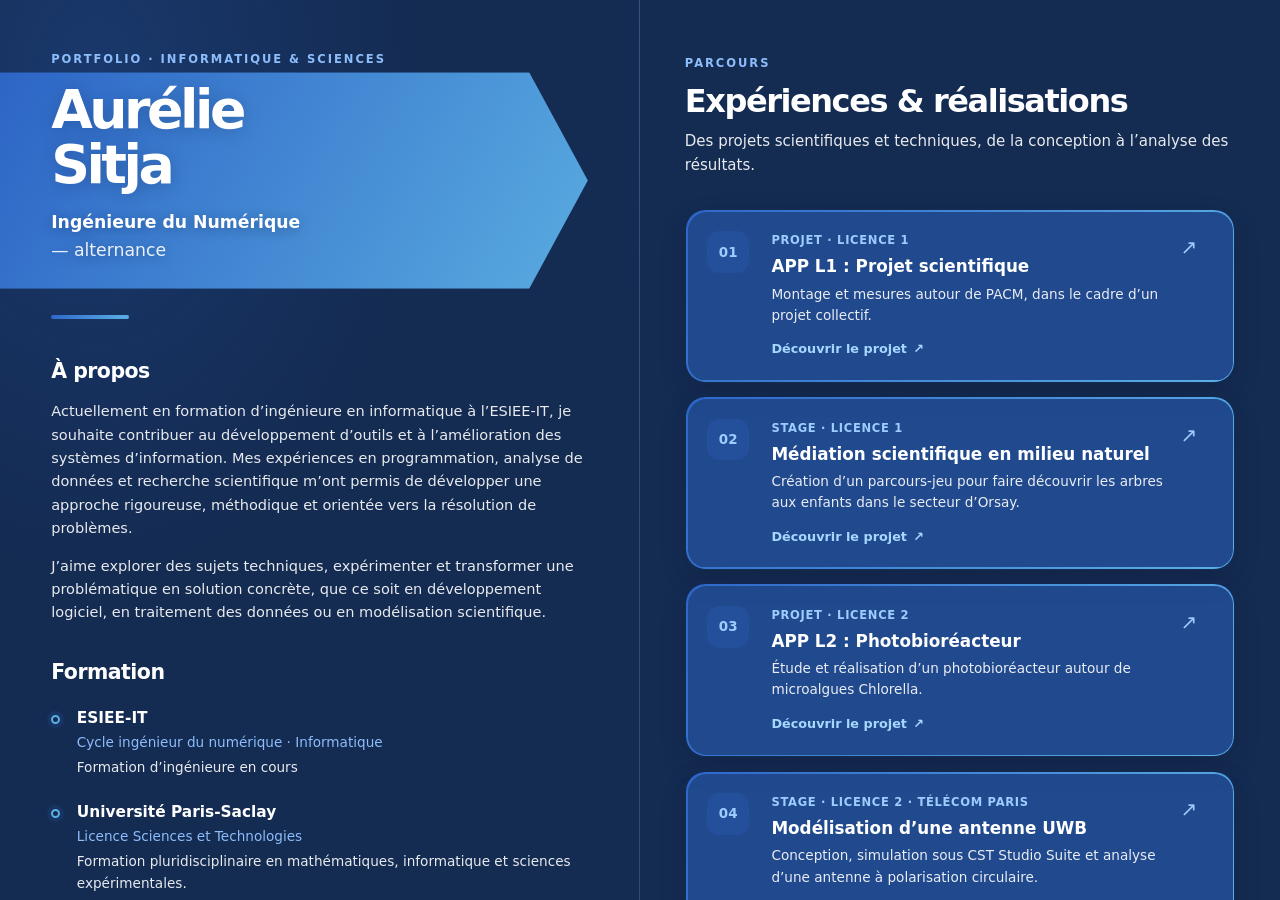
==== commit c6f6cddd: "Add files via upload" ====
--- a/index.html
+++ b/index.html
@@ -18,6 +18,7 @@
         <div class="profile-heading">
           <h1 id="profile-name">Aurélie <span>Sitja</span></h1>
           <p class="role">Ingénieure du Numérique <span>— alternance</span></p>
+          <div class="heading-images" role="group" aria-label="Aperçus des expériences"></div>
         </div>
         <div class="accent-line" aria-hidden="true"></div>
 
@@ -165,8 +166,8 @@
           <div class="project-grid">
             <article class="project-card">
               <div class="project-symbol" aria-hidden="true">▦</div>
-              <h3>blokus</h3>
-              <p>Une version web du jeu blokus, réalisée en HTML, CSS et JavaScript.</p>
+              <h3>Blokus</h3>
+              <p>Une version web du jeu Blokus, réalisée en HTML, CSS et JavaScript.</p>
               <div class="project-actions">
                 <button type="button" class="small-button" data-open-game="blokus">Lancer le jeu ↗</button>
                 <a class="text-link" href="projets/blokus/" target="_blank" rel="noopener noreferrer">Ouvrir séparément</a>
@@ -237,12 +238,12 @@
     <div class="modal-backdrop" data-close-modal></div>
     <section class="modal-dialog modal-dialog--image" role="document">
       <button class="modal-close" type="button" aria-label="Fermer l’image agrandie" data-close-modal>×</button>
-      <button class="gallery-nav gallery-nav--prev" type="button" data-image-prev aria-label="Image précédente">‹</button>
+      <button class="gallery-nav gallery-nav--prev" type="button" data-image-prev aria-label="Image précédente"></button>
       <figure class="lightbox-figure">
         <img id="lightbox-image" alt="">
         <figcaption id="lightbox-caption"></figcaption>
       </figure>
-      <button class="gallery-nav gallery-nav--next" type="button" data-image-next aria-label="Image suivante">›</button>
+      <button class="gallery-nav gallery-nav--next" type="button" data-image-next aria-label="Image suivante"></button>
       <p class="lightbox-counter" id="lightbox-counter"></p>
     </section>
   </div>
--- a/style.css
+++ b/style.css
@@ -54,7 +54,7 @@
   position: relative;
   isolation: isolate;
   width: 100%;
-  padding: .75rem 0 .4rem;
+  padding: .75rem 44% .4rem 0;
   margin: -.5rem 0 .3rem;
   text-align: left;
 }
@@ -79,6 +79,57 @@
 h1 span { display: block; color: #FFFFFF; }
 .role { margin: 1rem 0 1.2rem; color: var(--white); font-size: clamp(1rem, 1.35vw, 1.22rem); font-weight: 750; text-shadow: 0 2px 12px rgba(20,43,82,.4); }
 .role span { color: var(--text-muted); font-weight: 450; }
+.role span { display: inline-block; }
+.heading-images {
+  position: absolute;
+  top: -1.2rem;
+  bottom: -1.2rem;
+  left: 58%;
+  right: calc(-1 * clamp(1.5rem, 4vw, 4rem) + .5rem);
+  container-type: size;
+  overflow: hidden;
+  pointer-events: none;
+  --photo-width: min(62cqw, 180px, 100cqh);
+  --image-inset: min(14cqw, 30px, 14cqh);
+}
+.heading-image {
+  position: absolute;
+  left: calc(var(--image-inset) + (100% - 2 * var(--image-inset)) * var(--image-x));
+  top: calc(var(--image-inset) + (100% - 2 * var(--image-inset)) * var(--image-y));
+  translate: calc(-100% * var(--image-x)) calc(-100% * var(--image-y));
+  rotate: var(--image-angle, 0deg);
+  width: auto;
+  height: auto;
+  padding: 0;
+  max-width: var(--photo-width);
+  max-height: min(62cqh, 180px, 100cqw);
+  border: 2px solid rgba(255, 255, 255, .8);
+  border-radius: 4px;
+  background: #fff;
+  pointer-events: auto;
+  cursor: pointer;
+  animation: heading-image-life 3s linear both;
+}
+.heading-image img {
+  display: block;
+  width: auto;
+  height: auto;
+  max-width: calc(var(--photo-width) - 4px);
+  max-height: calc(min(62cqh, 180px, 100cqw) - 4px);
+  border-radius: 2px;
+}
+@keyframes heading-image-life {
+  0% { opacity: 0; transform: scale(.94); }
+  10%, 85% { opacity: 1; transform: scale(1); }
+  100% { opacity: 0; transform: scale(.97); }
+}
+@media (orientation: portrait) {
+  .heading-image {
+    left: calc(var(--image-inset) + (100% - 2 * var(--image-inset)) * var(--image-y));
+    top: calc(var(--image-inset) + (100% - 2 * var(--image-inset)) * var(--image-x));
+    translate: calc(-100% * var(--image-y)) calc(-100% * var(--image-x));
+  }
+}
 .accent-line { width: 78px; height: 4px; margin: 1.6rem 0 2.2rem; border-radius: 4px; background: var(--gradient); }
 .intro-section { margin: 0 0 2rem; }
 .intro-section h2, .section-heading h2 { margin-bottom: .75rem; font-size: 1.28rem; letter-spacing: -.025em; }
@@ -196,6 +247,7 @@
 .project-card h3 { margin-bottom: .45rem; font-size: 1.08rem; }
 .project-card p { min-height: 4.4em; margin-bottom: 1rem; color: var(--text-muted); font-size: .84rem; }
 .project-actions { display: flex; flex-wrap: wrap; gap: .75rem; align-items: center; }
+.project-actions .text-link { flex-basis: 100%; }
 .small-button { padding: .58rem .8rem; border: 0; border-radius: 9px; background: var(--gradient); color: white; font-size: .78rem; font-weight: 750; cursor: pointer; }
 .small-button:hover { filter: brightness(1.1); }
 .text-link, .github-link { color: #A6D8FF; font-size: .78rem; text-underline-offset: 3px; }
@@ -224,7 +276,9 @@
 .modal-backdrop { position: absolute; inset: 0; background: rgba(3, 10, 24, .82); backdrop-filter: blur(7px); }
 .modal-dialog { position: relative; z-index: 1; width: min(100%, 1000px); max-height: 94vh; overflow: hidden; border: 1px solid rgba(92,176,230,.55); border-radius: 20px; background: #102344; box-shadow: var(--shadow); animation: modal-in .18s ease-out; }
 @keyframes modal-in { from { opacity: 0; transform: translateY(10px) scale(.99); } to { opacity: 1; transform: translateY(0) scale(1); } }
-.modal-close { position: absolute; z-index: 5; top: .8rem; right: .8rem; display: grid; width: 2.55rem; height: 2.55rem; place-items: center; border: 1px solid rgba(255,255,255,.2); border-radius: 50%; background: rgba(8,20,41,.85); color: white; font-size: 1.7rem; line-height: 1; cursor: pointer; }
+.modal-close { position: absolute; z-index: 5; top: .8rem; right: .8rem; display: grid; width: 2.55rem; height: 2.55rem; padding: 0; place-items: center; border: 1px solid rgba(255,255,255,.2); border-radius: 50%; background: rgba(8,20,41,.85); color: white; font-size: 0; line-height: 1; cursor: pointer; }
+.modal-close::before, .modal-close::after { content: ""; position: absolute; top: 50%; left: 50%; width: 1rem; height: 2px; border-radius: 1px; background: currentColor; transform: translate(-50%, -50%) rotate(45deg); }
+.modal-close::after { transform: translate(-50%, -50%) rotate(-45deg); }
 .modal-close:hover { background: var(--blue); }
 .modal-scroll { max-height: 94vh; overflow-y: auto; padding: clamp(1.4rem, 4vw, 3rem); scrollbar-width: thin; scrollbar-color: var(--blue) transparent; }
 .modal-heading { padding-right: 3rem; margin-bottom: 1.5rem; }
@@ -257,17 +311,21 @@
 .pdf-fallback { position: absolute; inset: 0; display: grid; place-content: center; gap: .5rem; padding: 2rem; background: #102344; text-align: center; }
 .pdf-fallback[hidden] { display: none; }
 .pdf-fallback a { color: #A6D8FF; }
-.modal-dialog--game { width: min(80vw, 1100px); height: 50vh; transition: width .2s ease, height .2s ease; }
+.modal-dialog--game { width: min(80vw, 1100px); height: 70vh; transition: width .2s ease, height .2s ease; }
 .modal-dialog--game.is-expanded { width: 96vw; height: 94vh; }
 .modal-dialog--game .viewer-toolbar { min-height: 74px; }
 .modal-dialog--game .viewer-actions { padding-right: 2.7rem; }
 .modal-dialog--game .game-frame-wrap iframe { background: white; }
+#game-expand { background: linear-gradient(120deg, #2456a6, #167a88); }
+#game-expand:hover { background: linear-gradient(120deg, #2f68ca, #1b8999); }
 
 .modal-dialog--image { display: flex; align-items: center; justify-content: center; width: min(96vw, 1400px); height: 92vh; padding: 3rem 4.5rem 2.5rem; background: rgba(7,20,38,.98); }
 .lightbox-figure { display: flex; flex-direction: column; align-items: center; justify-content: center; width: 100%; height: 100%; margin: 0; }
 .lightbox-figure img { display: block; max-width: 100%; max-height: calc(92vh - 7rem); object-fit: contain; }
 .lightbox-figure figcaption { margin-top: .8rem; color: var(--text-muted); text-align: center; font-size: .88rem; }
-.gallery-nav { position: absolute; z-index: 3; top: 50%; display: grid; width: 2.7rem; height: 2.7rem; place-items: center; border: 1px solid var(--border); border-radius: 50%; background: rgba(47,104,202,.55); font-size: 2rem; cursor: pointer; transform: translateY(-50%); }
+.gallery-nav { position: absolute; z-index: 3; top: 50%; display: grid; width: 2.7rem; height: 2.7rem; padding: 0; place-items: center; border: 1px solid var(--border); border-radius: 50%; background: rgba(47,104,202,.55); font-size: 2rem; line-height: 1; cursor: pointer; transform: translateY(-50%); }
+.gallery-nav::before { content: ""; width: .35em; height: .35em; border-top: 2px solid currentColor; border-right: 2px solid currentColor; transform: translateX(-25%) rotate(45deg); }
+.gallery-nav--prev::before { transform: translateX(25%) rotate(-135deg); }
 .gallery-nav:hover { background: var(--blue); }
 .gallery-nav--prev { left: 1rem; }
 .gallery-nav--next { right: 1rem; }
@@ -279,6 +337,7 @@
 @media (max-width: 900px), (orientation: portrait) and (max-width: 1200px) {
   .portfolio-layout { display: block; }
   .profile-panel { position: relative; top: auto; height: auto; min-height: 0; overflow: visible; padding: 2.5rem clamp(1.2rem, 6vw, 3.5rem) 2rem; border-right: 0; border-bottom: 1px solid var(--border-soft); }
+  .heading-images { right: calc(-1 * clamp(1.2rem, 6vw, 3.5rem) + .5rem); }
   .profile-content { max-width: 760px; }
   .profile-footer { max-width: 760px; }
   .work-panel { height: auto; overflow: visible; }
@@ -302,7 +361,7 @@
   .viewer-actions { flex-direction: column; align-items: stretch; gap: .35rem; padding-right: 2.5rem; }
   .toolbar-link { white-space: normal; font-size: .68rem; }
   .modal-dialog--pdf, .modal-dialog--game { width: 100%; height: 94vh; }
-  .modal-dialog--game { width: 96vw; height: 52vh; }
+  .modal-dialog--game { width: 96vw; height: 70vh; }
   .modal-dialog--game.is-expanded { width: 98vw; height: 96vh; }
   .modal-dialog--image { width: 100%; height: 96vh; padding: 3.2rem 2.6rem 2rem; }
   .lightbox-figure img { max-height: calc(96vh - 7rem); }
